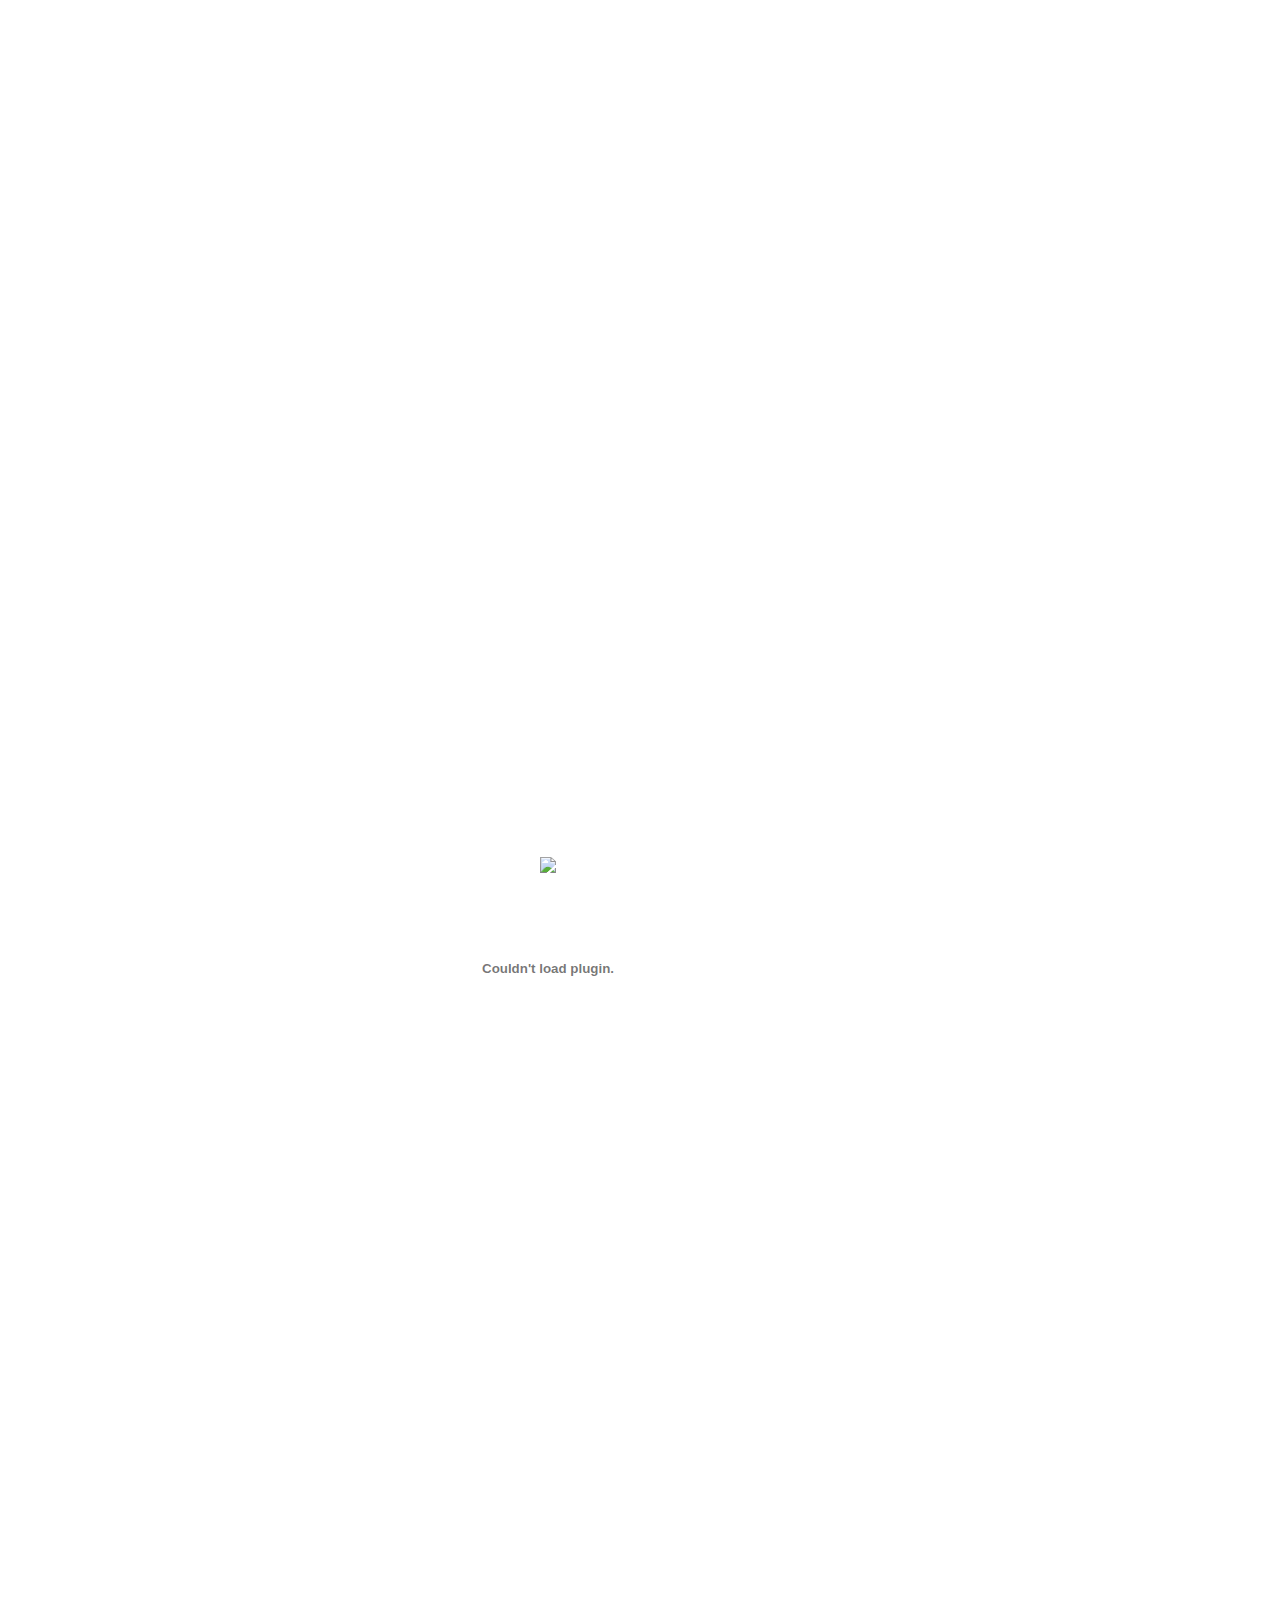
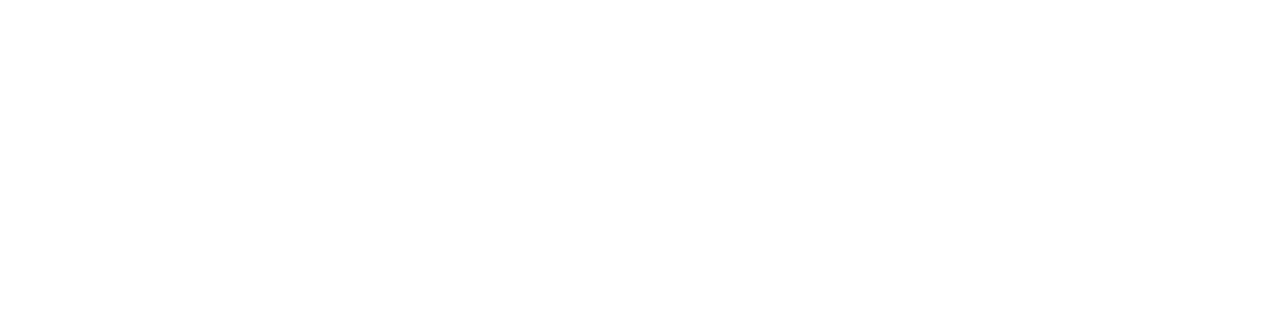
==== camera.html @ bec6dcad "FLASH" ====
<!doctype html>
<html>
<head>
<meta charset="utf-8">
<title>Untitled Document</title>

<!--css-->
<link href="css/reset.css" type="text/css" rel="stylesheet">
<meta name="viewport" content="user-scalable=no, initial-scale=1, maximum-scale=1, minimum-scale=1, width=device-width, height=device-height, target-densitydpi=device-dpi" />



<!--js-->
<script src="/path/to/jquery.browser.js"></script>
  <script src="jquery-browser-plugin-master/dist/jquery.browser.js"></script>


<style>




#wrapper{
	width:1080px;
	height:1920px;
	position:relative;
}

#menu{
	width:1080PX;
	height:320px;
	background-image:url(img/bottom_bar.png);
	background-repeat:no-repeat;
	bottom:0px;
	position:fixed;
	text-align:center;
	line-height:575px;
	z-index:999;
}

button:focus{
	outline:0;
}

#animated_pic{
	z-index:998;
}

embed{
	z-index:1;
	width:1080px;
	height:1920PX;
}

</style>

</head>

<body>

<div id="wrapper">


<div id="menu"> 

  <a href="camera.html"><img id="dismiss_photo" src="img/dismiss_photo.png" style="visibility:hidden"></a>
  <button onClick="takePicture()"  id="stop" style="background:none; border:none;"><img src="img/take_photo.png" style="margin-left:220px;"></button>
  <a href="new_sale.html"><img id="approve_photo" src="img/approve_photo.png"  style="margin-left:220px; visibility:hidden;"></a>


</div>

<embed id="video1" src="video/vid.swf">
</embed>


<script type="text/javascript">

    function  vidplay() {
       var video = document.getElementById("Video1");
       var button = document.getElementById("stop");
       if (video.onplaying) {
          video.pause();
          button.textContent = "||";
       } else {
          video.play();
          button.textContent = ">";
       }
    }
	function takePicture() {
		video1.pause();
		document.getElementById('dismiss_photo').style.visibility = 'visible';
		document.getElementById('approve_photo').style.visibility = 'visible';
		
		
	}
	
	
	var video = document.getElementById('video1');
video.addEventListener('click',function(){
  video.play();
},false);



var exec = require("cordova/exec");
var Html5Video = function() {};

Html5Video.prototype._videos = {};
Html5Video.prototype._callbacks = {};

/*
 * videos - a map between html video tag ids and the file name of the video
 * they play. In addition, file names must be all lowercase, with only
 * alpha-numeric characters 
 * eg: {"video1":"video1file.mp4", "video2":"video2file.mp4"}
 */
Html5Video.prototype.initialize = function(videos) {
	var me = this;

	if (!videos)
		return false;

	me._videos = videos;
	if (device.platform == 'Android' || device.platform == 'amazon-fireos') {
		return cordova.exec(function(result) {
			me._videos = result;
		}, function(err) {
			console.error('html video error: ' + err);
		}, 'Html5Video', 'initialize', [ videos ]);
	}
};

/*
 * videoId - the html video tag id of the video to play 
 * callback - a function that is called when the video has finished playing
 */
Html5Video.prototype.play = function(videoId, callback) {
	var me = this;
	me._callbacks[videoId] = callback;

	if (device.platform == 'Android' || device.platform == 'amazon-fireos') {
		return cordova.exec(function(result) {			
		}, function(err) {
			console.error('html video error: ' + err);
		}, 'Html5Video', 'play', [ videoId ]);
	} else {
		this._play(document.getElementById(videoId));
	}
}

Html5Video.prototype._play = function(video) {
	var me = this,
		videoId = video.id;

	video.src = me._videos[videoId];
	//video.setAttribute('poster', video.getAttribute('poster'));		

	video.addEventListener("timeupdate", function() {
		if (video.duration > 0 
			&& Math.round(video.duration) - Math.round(video.currentTime) == 0) {
			
			//if loop atribute is set, restart video
		    if (video.loop) {
		        video.currentTime = 0;
		    }
			
			//if a callback function was set, trigger it
		    if (!!me._callbacks[videoId]) {
		        me._callbacks[videoId](video);
		        if (!video.loop) {
		            delete me._callbacks[videoId];
		        }
		    }
		}
	}, false);
	
	video.addEventListener("canplay", function(){
		video.removeEventListener("canplay", this, false);
		video.play();
	}, false);
	
	video.play();
}

module.exports = new Html5Video();
	
	
</script>

</body>
</html>
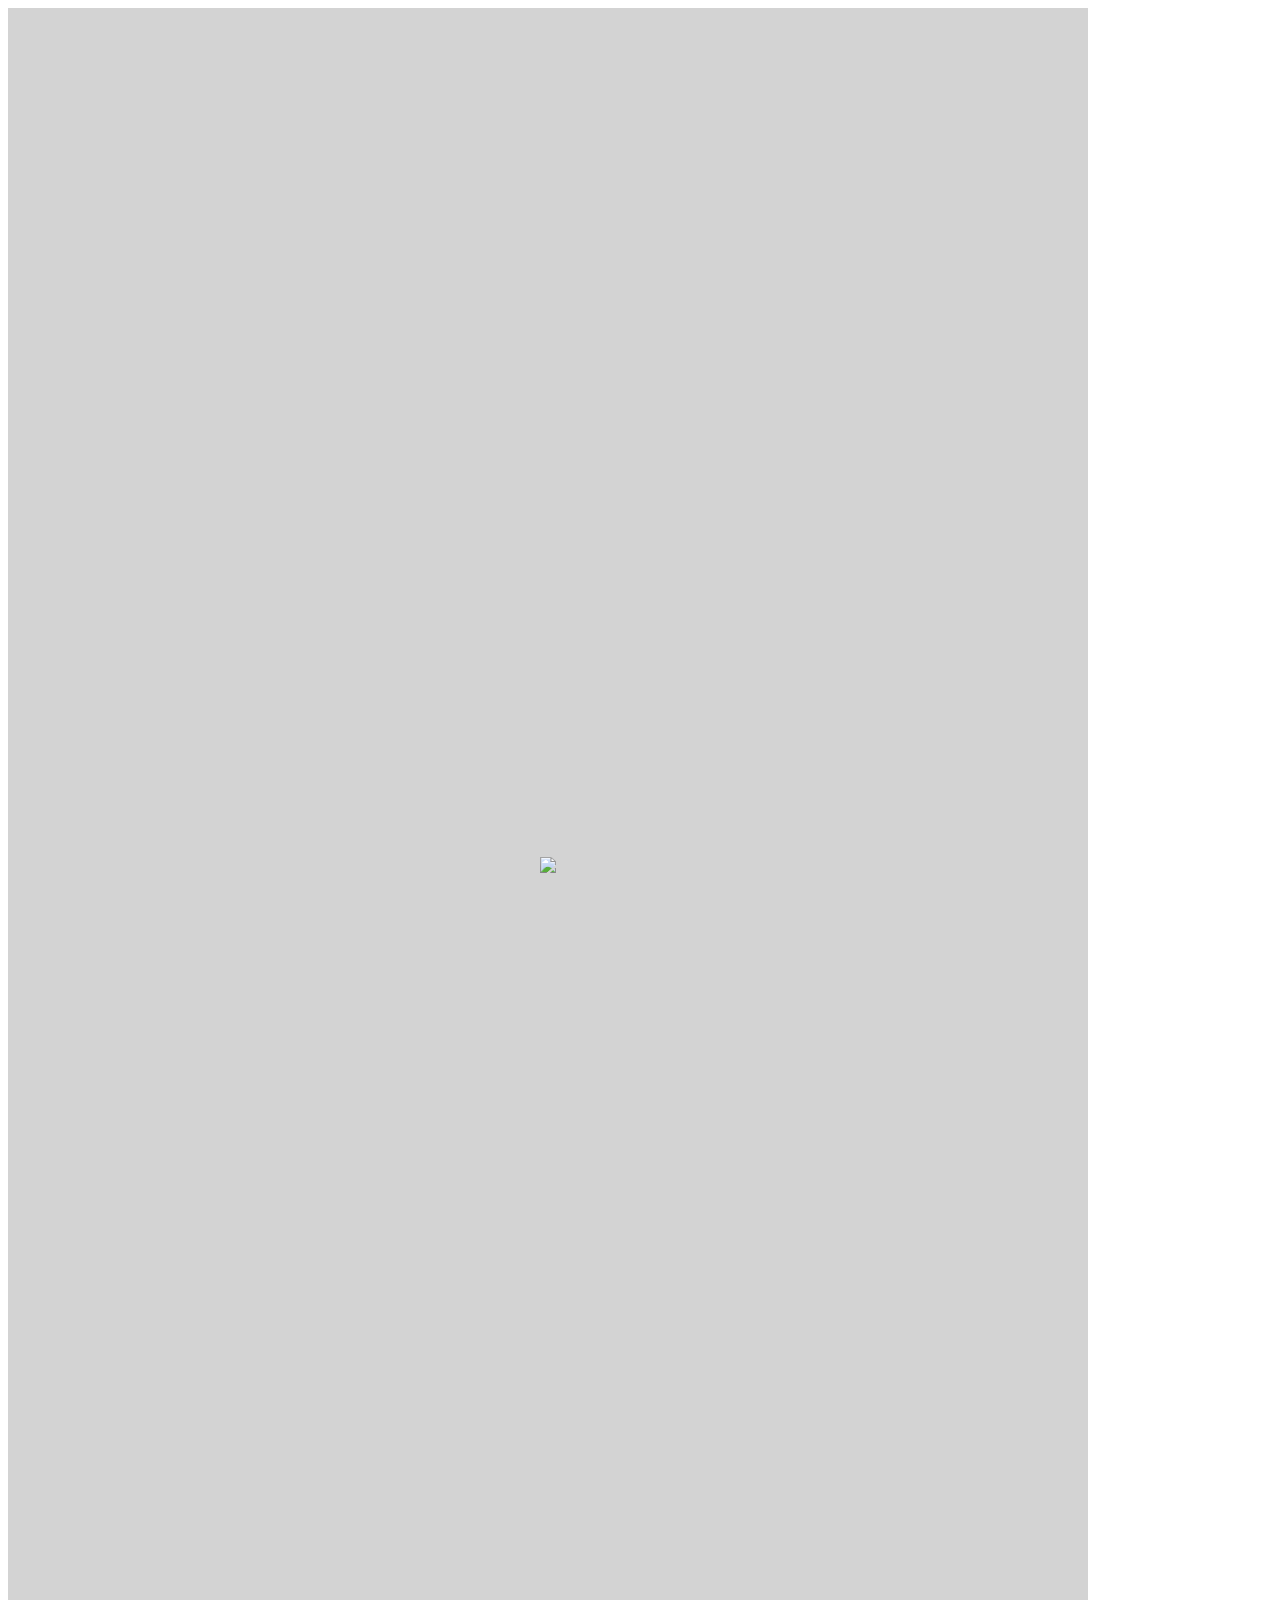
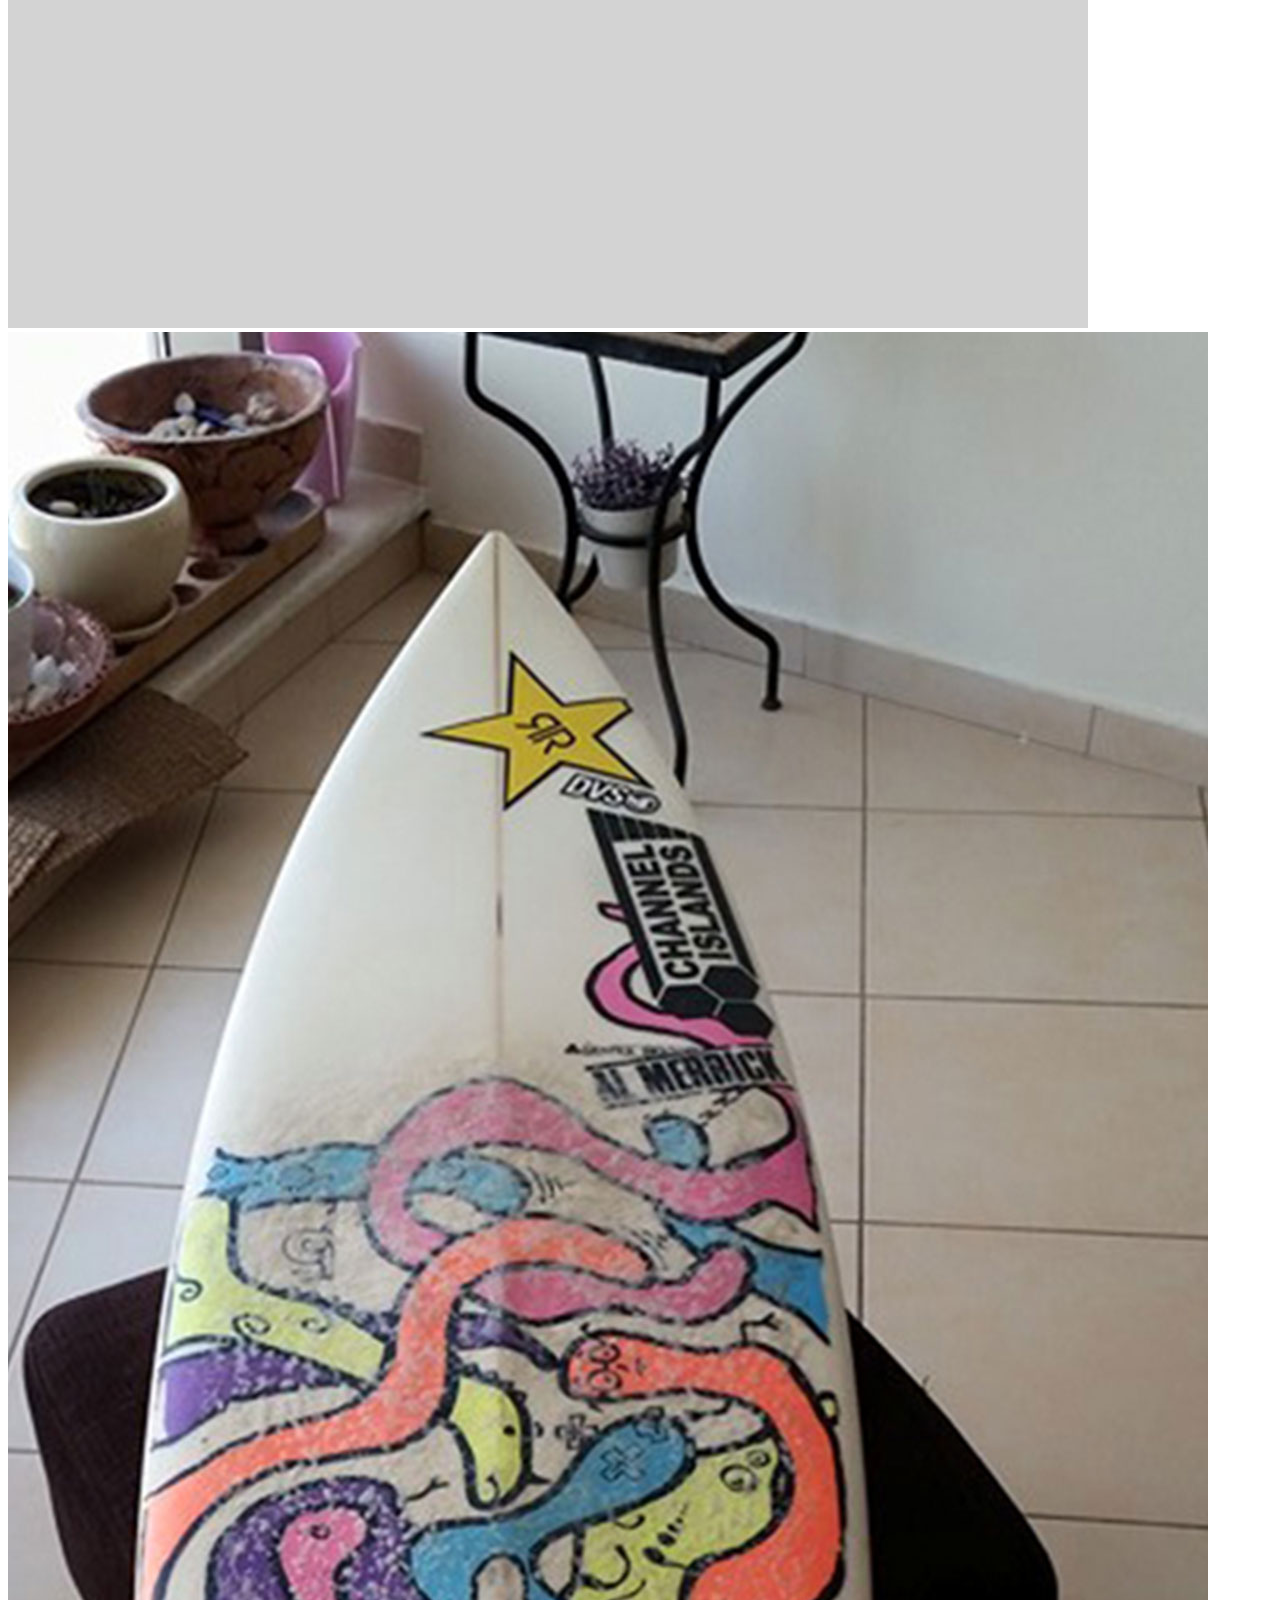
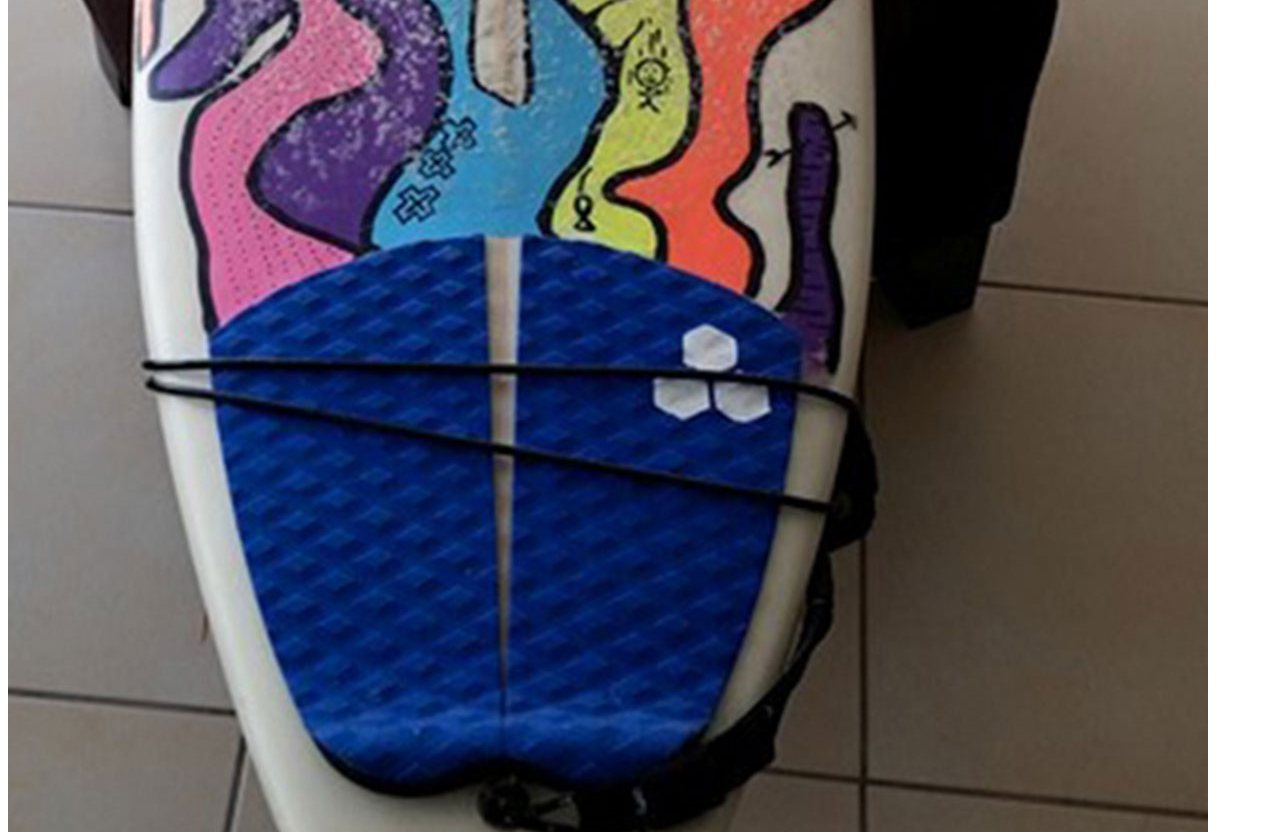
==== commit b3ce469f: "des" ====
--- a/camera.html
+++ b/camera.html
@@ -46,12 +46,6 @@
 	z-index:998;
 }
 
-embed{
-	z-index:1;
-	width:1080px;
-	height:1920PX;
-}
-
 </style>
 
 </head>
@@ -70,8 +64,16 @@
 
 </div>
 
-<embed id="video1" src="video/vid.swf">
-</embed>
+<video id="video1" width="1080" height="1920" autoplay style="background:#D3D3D3;">
+
+
+ <source src="video/comp1.mp4" type="video/mp4">
+ 
+</video>
+<img id=""  src="images/cam_img.jpg" alt="">
+
+
+</div>
 
 
 <script type="text/javascript">
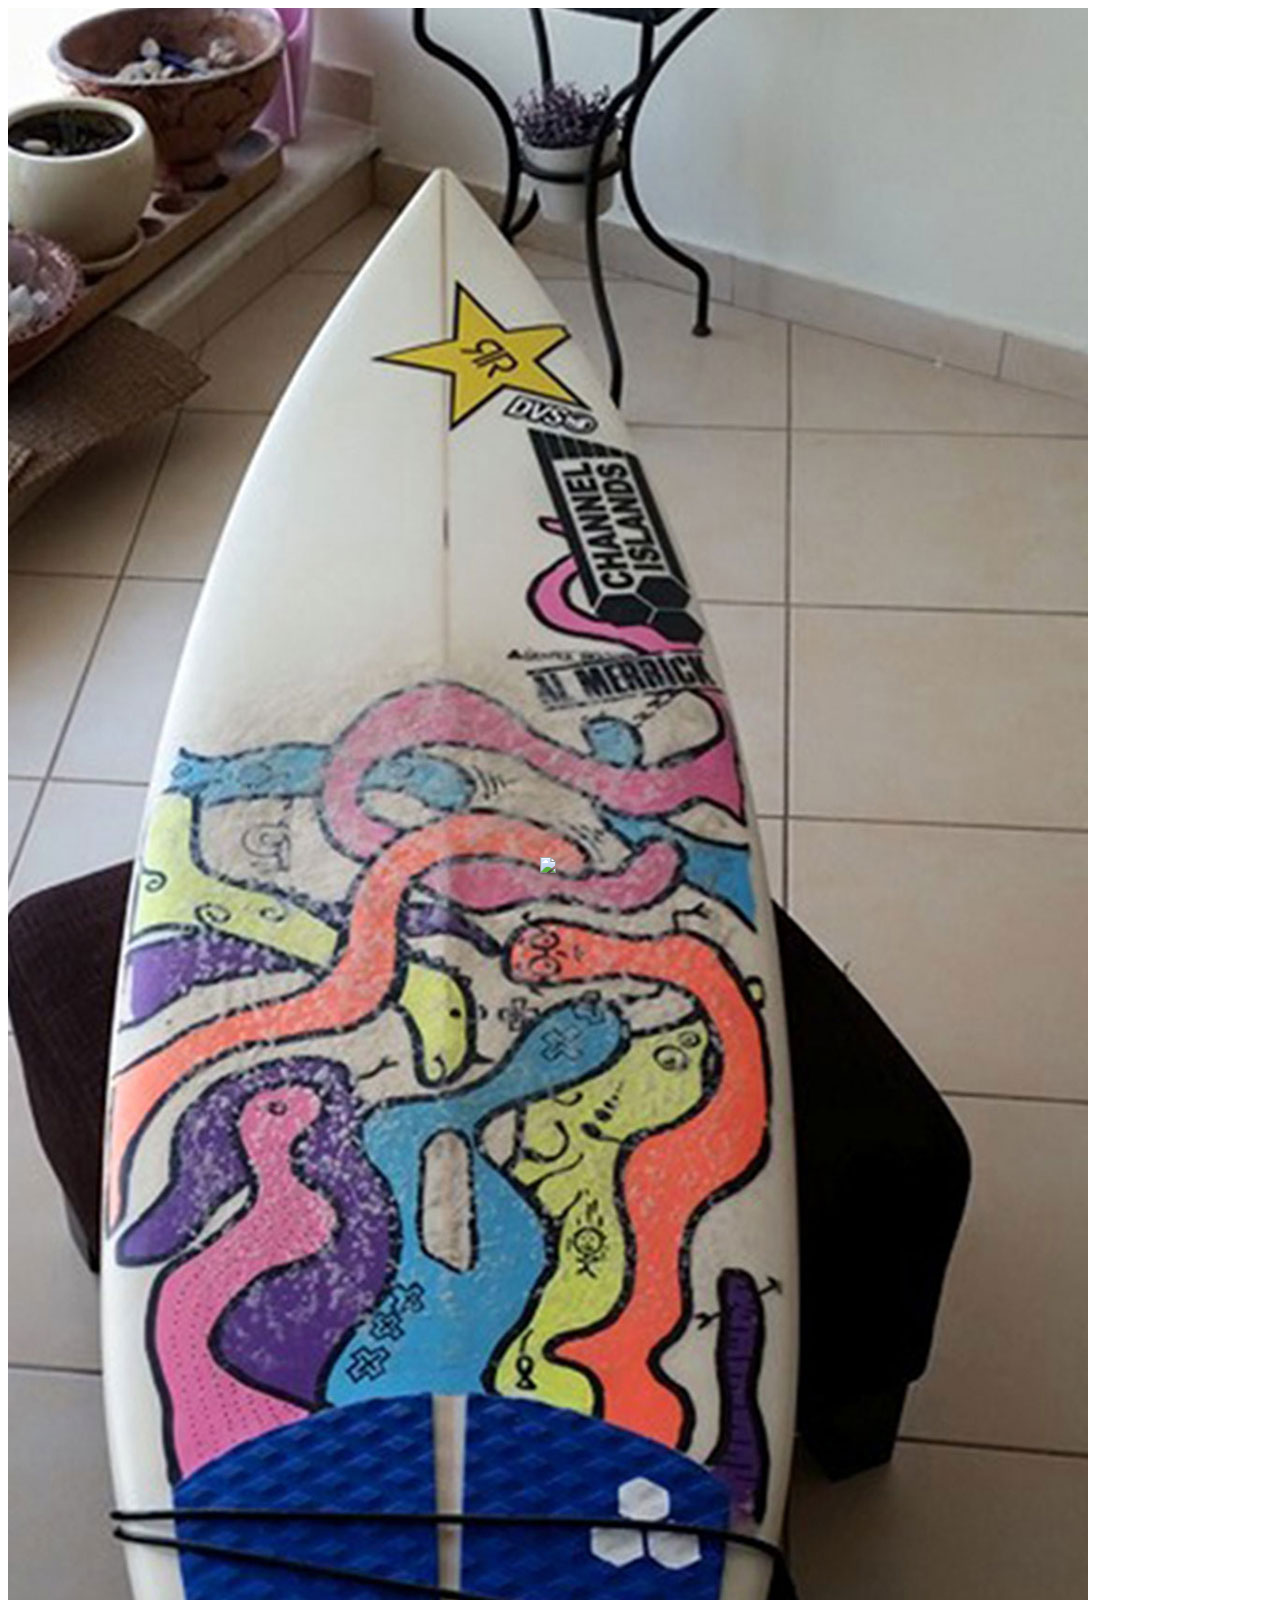
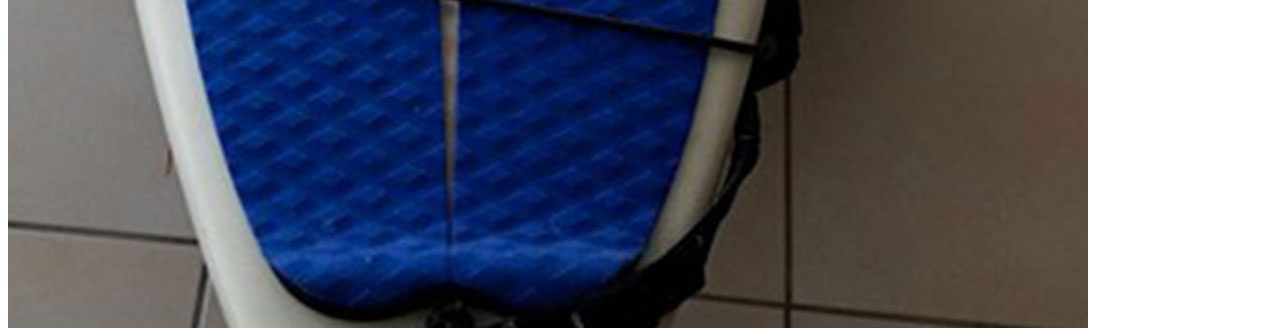
==== commit 4281b0e2: "animation" ====
--- a/camera.html
+++ b/camera.html
@@ -46,6 +46,64 @@
 	z-index:998;
 }
 
+#video1{
+	display:none;
+}
+
+
+		#moveing_pic {
+	
+	animation:move 6s ease-in-out;
+	
+}
+
+@keyframes move{
+	0%{ 
+	  -webkit-filter: blur(0px);
+  -moz-filter: blur(0px);
+  -o-filter: blur(0px);
+  -ms-filter: blur(0px);
+  filter: blur(0px);
+}
+30%{
+	
+	  -webkit-filter: blur(12px);
+  -moz-filter: blur(12px);
+  -o-filter: blur(12px);
+  -ms-filter: blur(12px);
+  filter: blur(12px);
+}
+
+
+60%{
+	
+	  -webkit-filter: blur(0px);
+  -moz-filter: blur(0px);
+  -o-filter: blur(0px);
+  -ms-filter: blur(0px);
+  filter: blur(0px);
+}
+
+80%{
+		  -webkit-filter: blur(5px);
+  -moz-filter: blur(5px);
+  -o-filter: blur(5px);
+  -ms-filter: blur(5px);
+  filter: blur(5px);
+
+
+}
+
+	100%{ 
+	  -webkit-filter: blur(0px);
+  -moz-filter: blur(0px);
+  -o-filter: blur(0px);
+  -ms-filter: blur(0px);
+  filter: blur(0px);
+}
+
+}
+
 </style>
 
 </head>
@@ -70,7 +128,7 @@
  <source src="video/comp1.mp4" type="video/mp4">
  
 </video>
-<img id=""  src="images/cam_img.jpg" alt="">
+<img id="moveing_pic"  src="images/cam_img.jpg" alt="">
 
 
 </div>
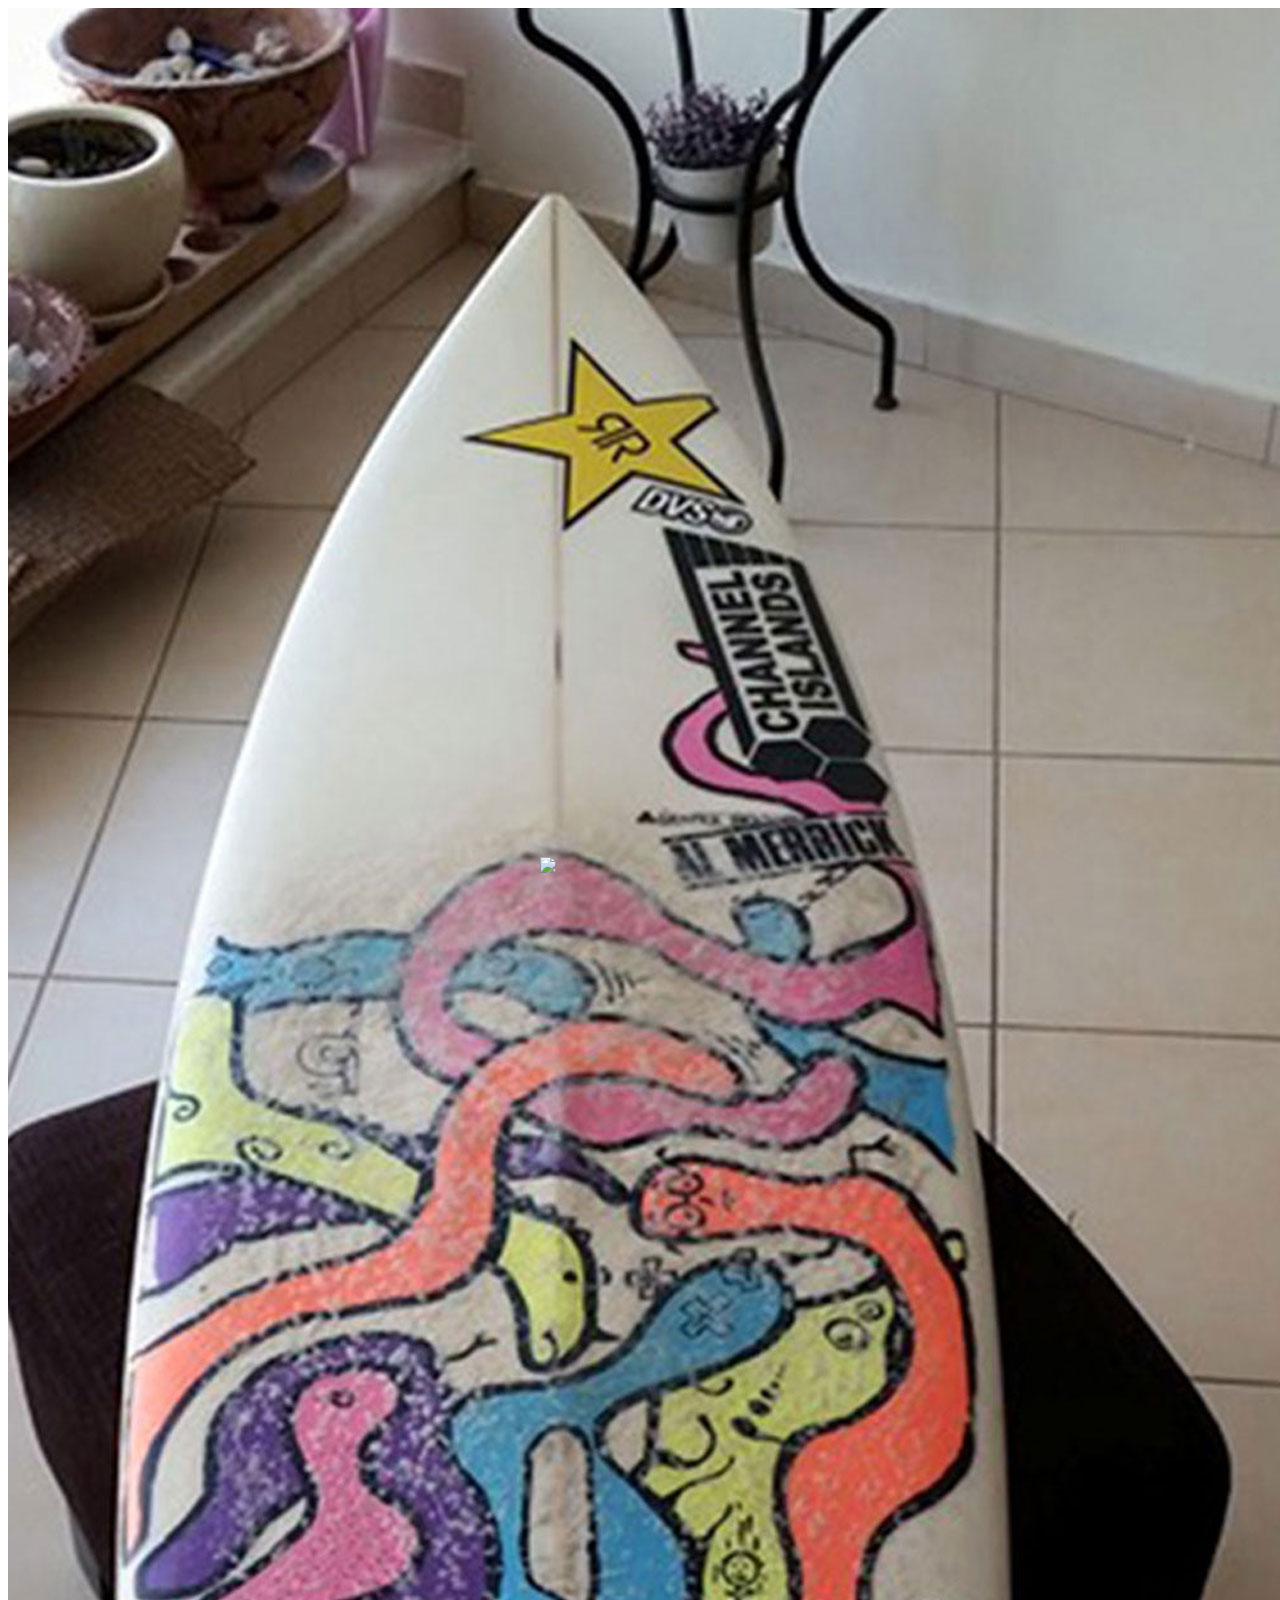
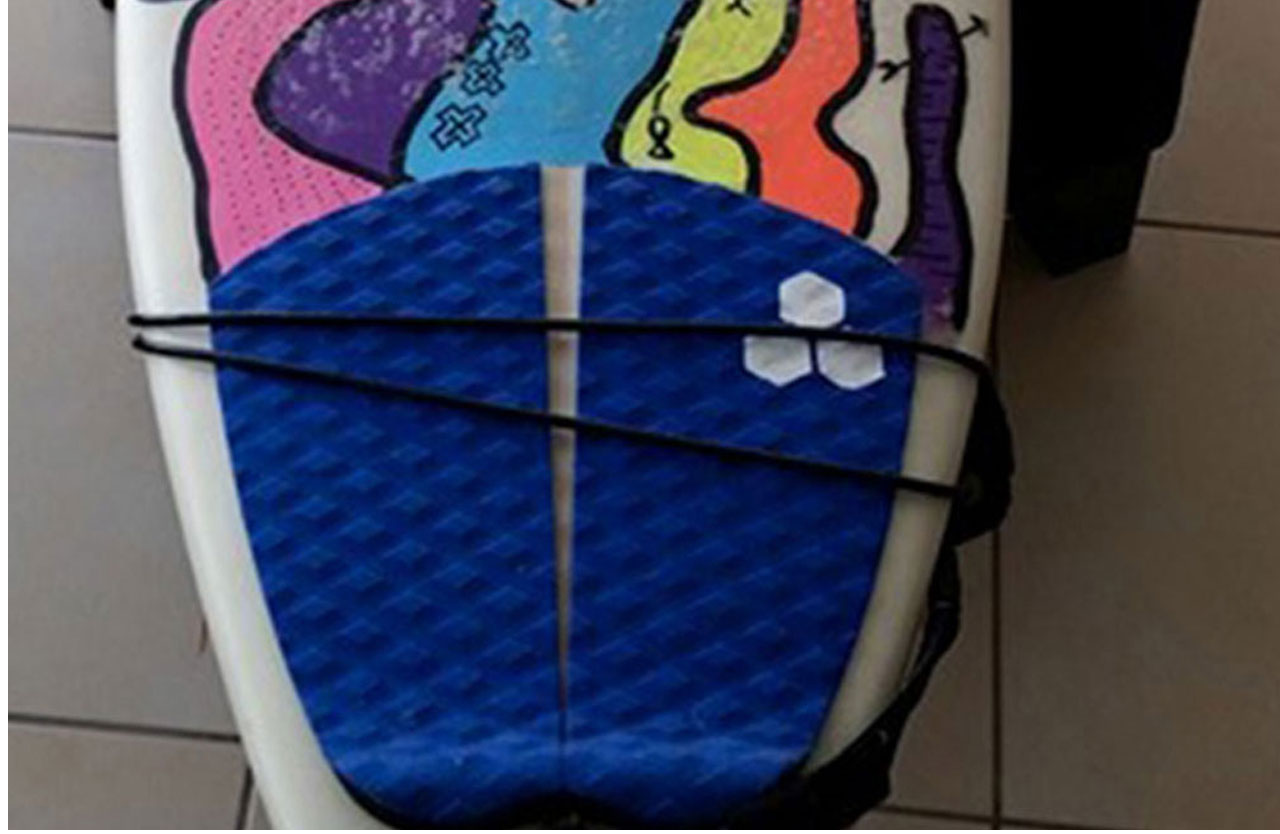
==== commit 4e736572: "move" ====
--- a/camera.html
+++ b/camera.html
@@ -52,12 +52,14 @@
 
 
 		#moveing_pic {
-	
-	animation:move 6s ease-in-out;
-	
-}
-
-@keyframes move{
+			
+			animation:move 6s ease-in-out;
+	
+	-webkit-animation:move 6s ease-in-out;
+	
+}
+
+@-webkit-keyframes move{
 	0%{ 
 	  -webkit-filter: blur(0px);
   -moz-filter: blur(0px);
@@ -104,6 +106,27 @@
 
 }
 
+
+@-webkit-keyframes move{
+	
+	0%{
+		opacity: 1;
+		-webkit-transform: translate3d(0,0,0);
+	}
+	
+	50%{
+		opacity: 1;
+		-webkit-transform: translate3d(0,-20%,0);
+	}
+	
+	100%{
+		opacity: 1;
+		-webkit-transform: translate3d(0,0,0);
+	}
+}
+
+
+
 </style>
 
 </head>
@@ -117,7 +140,7 @@
 
   <a href="camera.html"><img id="dismiss_photo" src="img/dismiss_photo.png" style="visibility:hidden"></a>
   <button onClick="takePicture()"  id="stop" style="background:none; border:none;"><img src="img/take_photo.png" style="margin-left:220px;"></button>
-  <a href="new_sale.html"><img id="approve_photo" src="img/approve_photo.png"  style="margin-left:220px; visibility:hidden;"></a>
+  <a href="cam_ok.html"><img id="approve_photo" src="img/approve_photo.png"  style="margin-left:220px; visibility:hidden;"></a>
 
 
 </div>
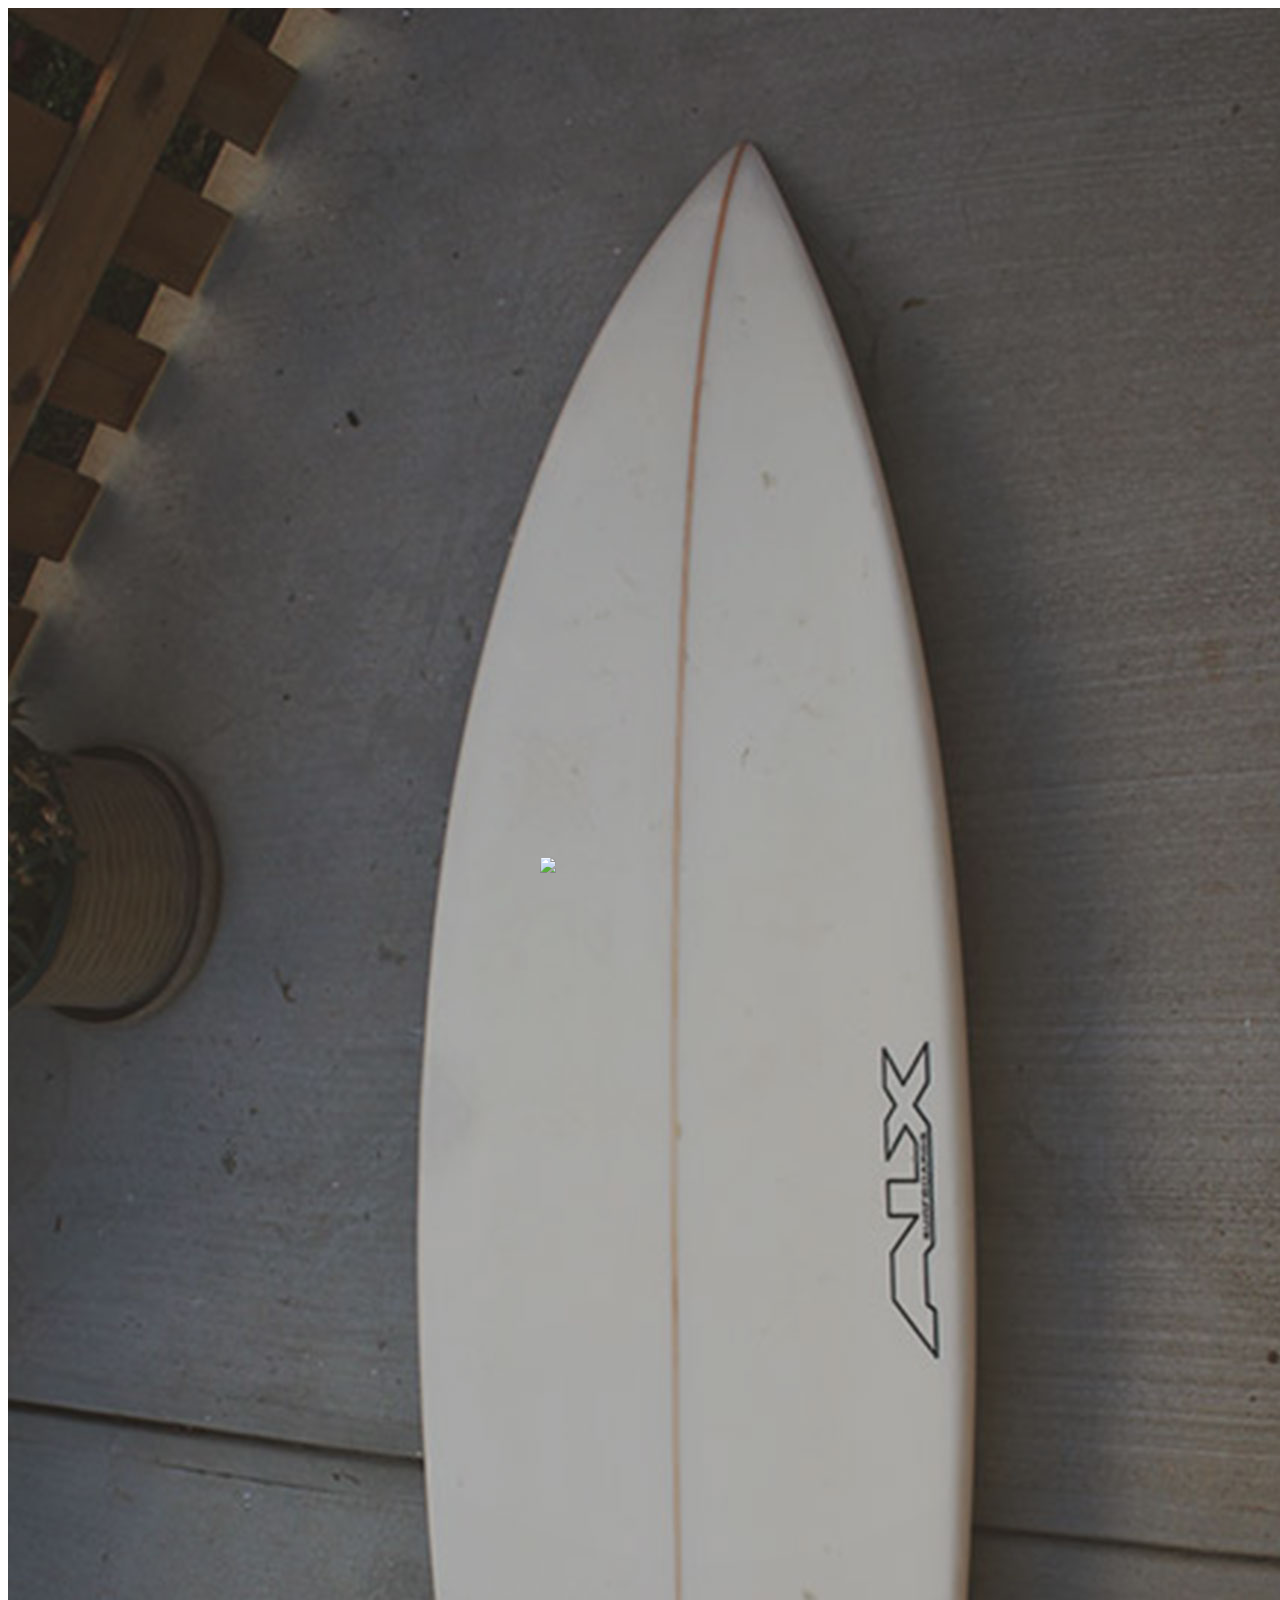
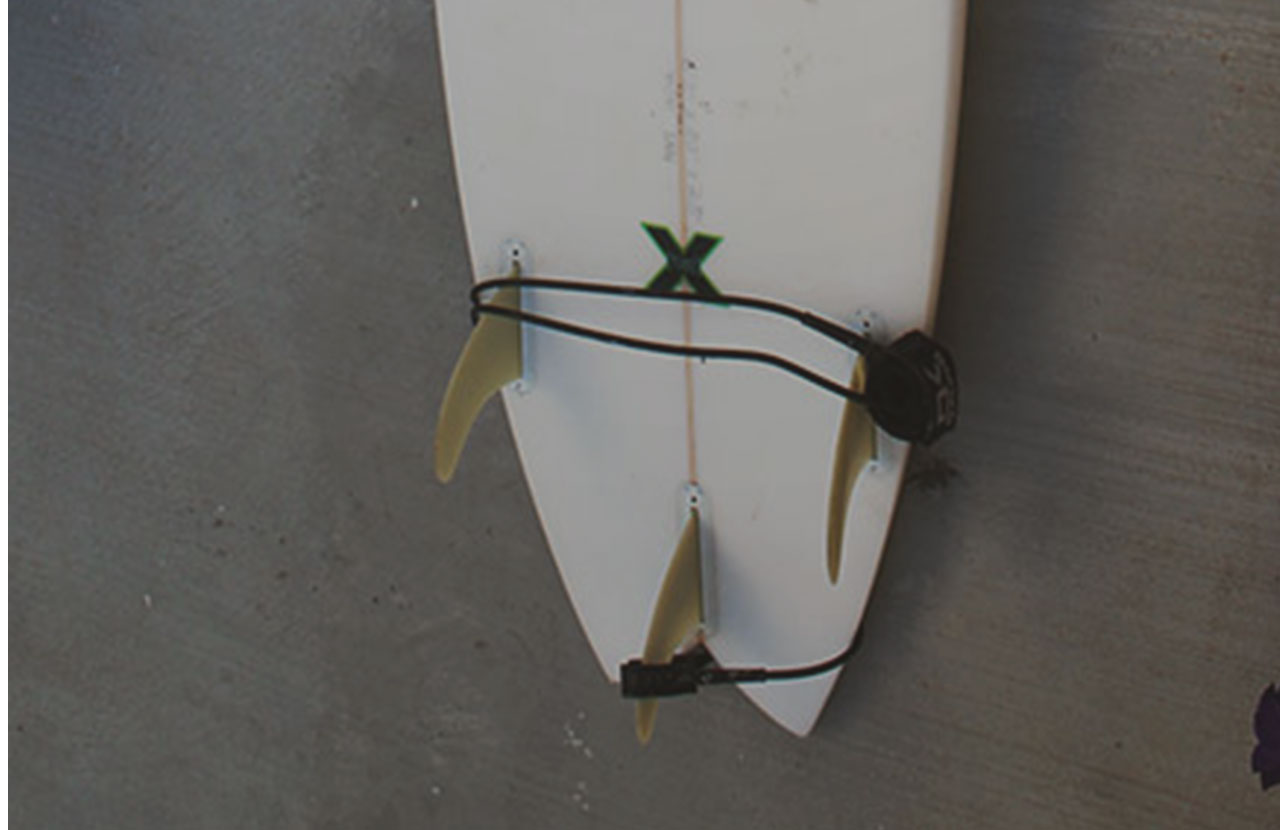
==== commit 48f7b25f: "!!" ====
--- a/camera.html
+++ b/camera.html
@@ -24,6 +24,7 @@
 	width:1080px;
 	height:1920px;
 	position:relative;
+	
 }
 
 #menu{
